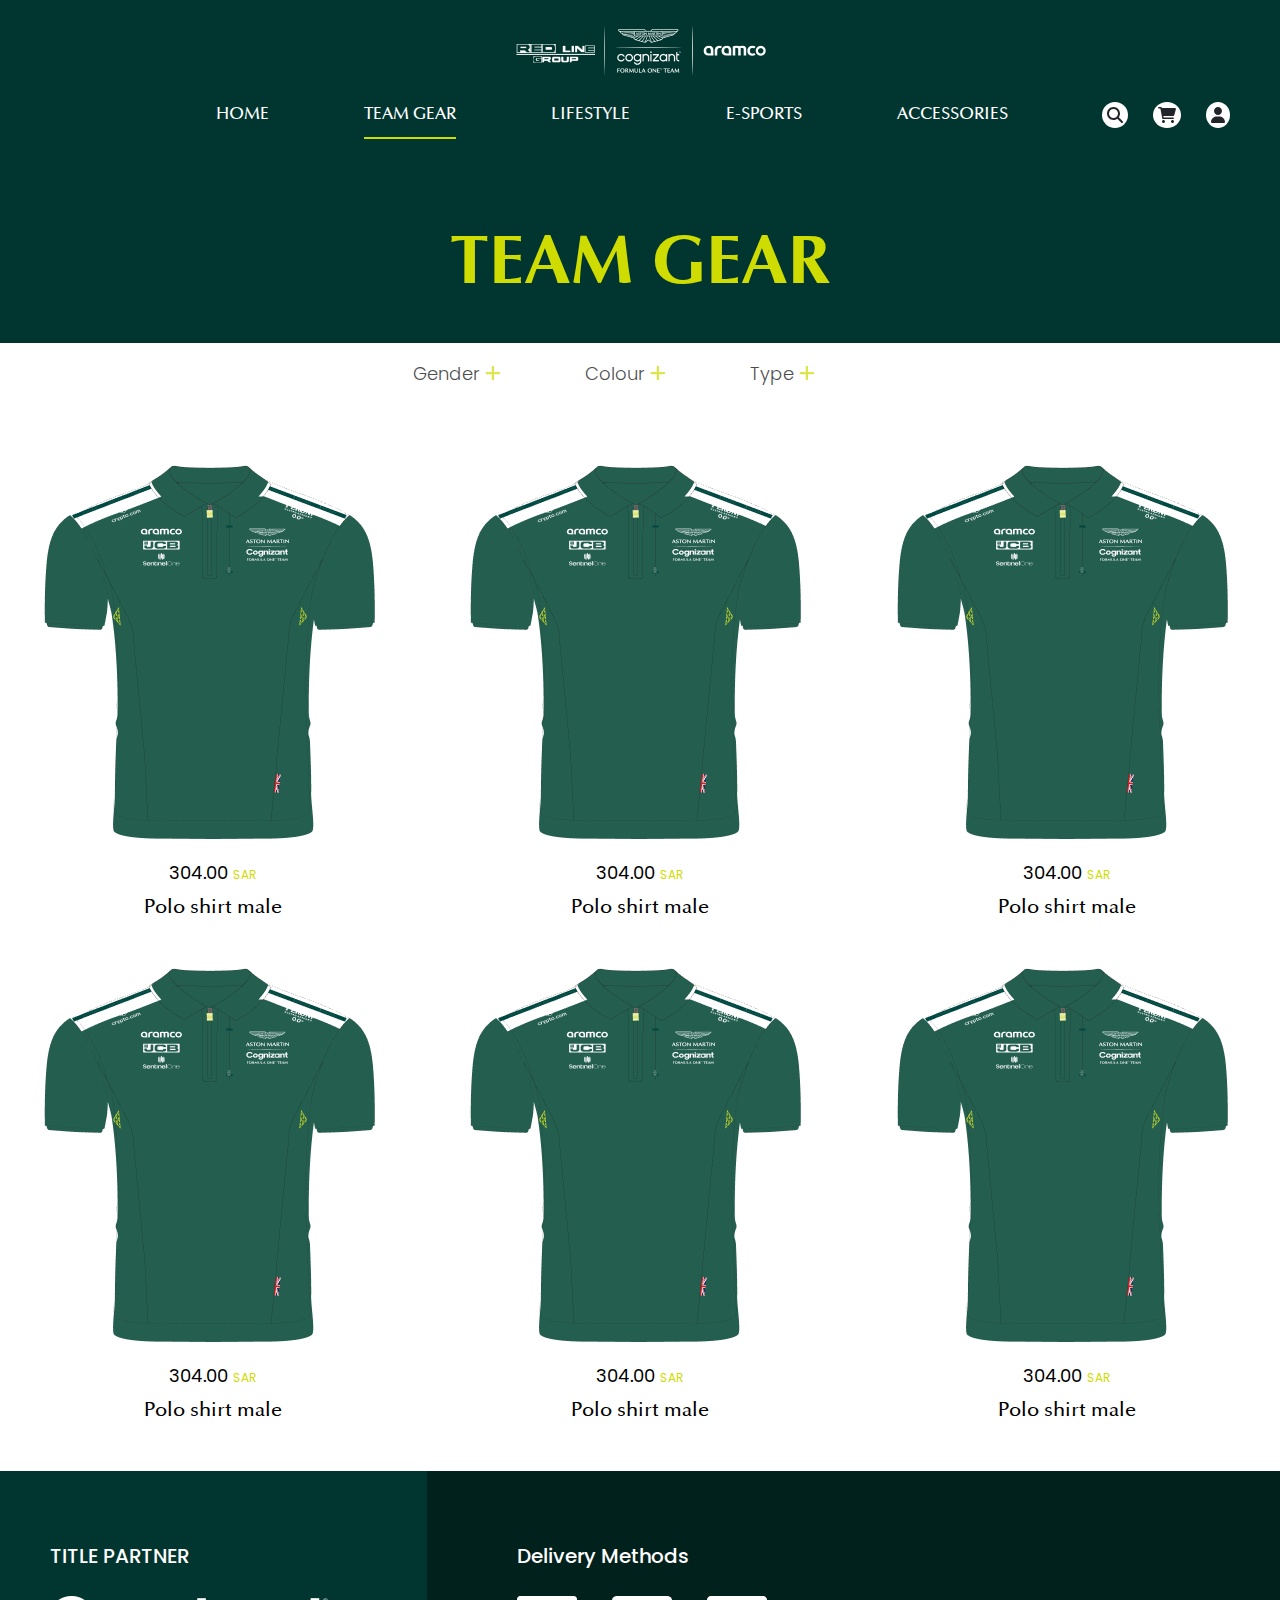
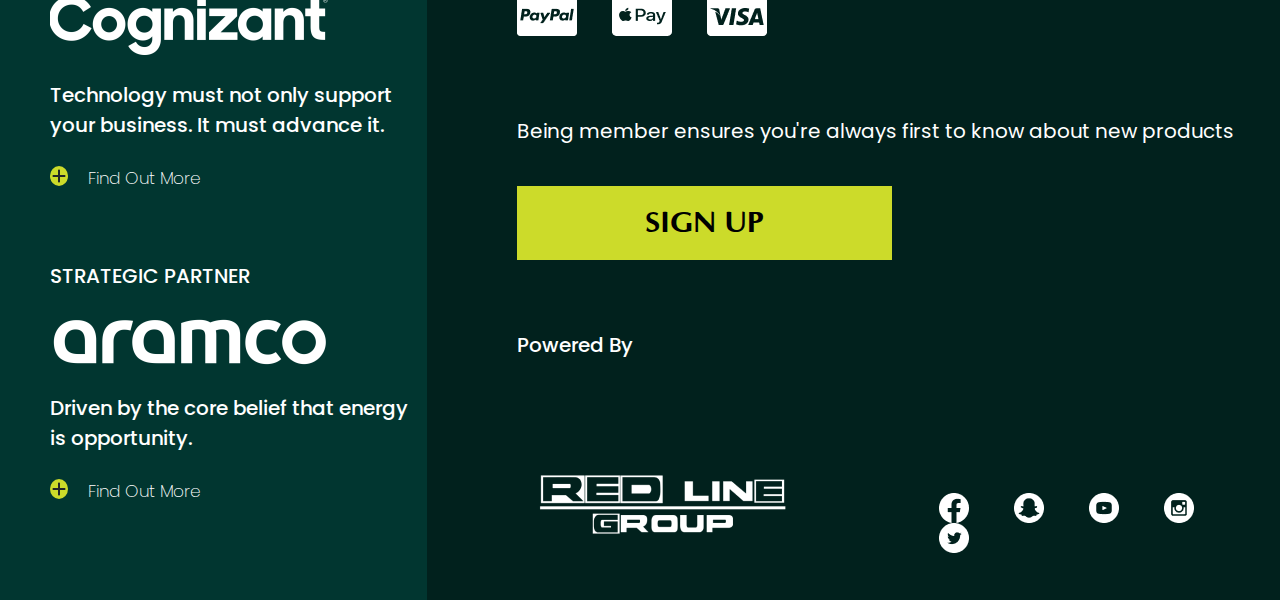
==== team-gear.html @ 5669b403 "." ====
<!DOCTYPE html>
<html lang="en">
<head>
    <meta charset="UTF-8">
    <meta http-equiv="X-UA-Compatible" content="IE=edge">
    <meta name="viewport" content="width=device-width, initial-scale=1.0">
    <title>Home</title>
    <link href="https://fonts.googleapis.com/css2?family=Poppins:wght@100;200;300;400;500&display=swap" rel="stylesheet">
    <link rel="stylesheet"href="https://cdn.jsdelivr.net/npm/swiper/swiper-bundle.min.css"/>
    <link rel="stylesheet" href="css/bootstrap.min.css">
    <link rel="stylesheet" href="css/all.min.css">
    <link rel="stylesheet" href="css/style.css">
</head>
<body>


    <nav>
        <div class="logo">
            <img src="/images/aston martin aramco redline logos in white 1 .png" alt="">
        </div>
        <div class="features">
            <div></div>
            <div class="list">
                <ul>
                    <li >HOME</li>
                    <li class="active">TEAM GEAR</li>
                    <li>LIFESTYLE</li>
                    <li>E-SPORTS</li>
                    <li>ACCESSORIES</li>

                </ul>
            </div>

            <div class="shoping">
                <i class="fa-solid fa-magnifying-glass"></i>
                <i class="fa-solid fa-cart-shopping"></i>
                <i class="fa-solid fa-user"></i>
            </div>
        </div>

        <h2>TEAM GEAR</h2>

    </nav>

    <div class="filterBar">
        <ul>
            <li>Gender <i class="fa-solid fa-plus"></i></li>
        <li>Colour <i class="fa-solid fa-plus"></i></li>
        <li>Type <i class="fa-solid fa-plus"></i> </li>
        </ul>

    </div>

    <section class="items">
        <div class="row">
            <div class="col-md-4">
                <div class="one">
                    <img src="/images/Photo.png" alt="">
                    <h6>304.00 <span>SAR</span></h6>
                    <h5>Polo shirt male</h5>
                </div>
            </div>

            <div class="col-md-4">
                <div class="one">
                    <img src="/images/Photo.png" alt="">
                    <h6>304.00 <span>SAR</span></h6>
                    <h5>Polo shirt male</h5>
                </div>
            </div>

            <div class="col-md-4">
                <div class="one">
                    <img src="/images/Photo.png" alt="">
                    <h6>304.00 <span>SAR</span></h6>
                    <h5>Polo shirt male</h5>
                </div>
            </div>

            <div class="col-md-4">
                <div class="one">
                    <img src="/images/Photo.png" alt="">
                    <h6>304.00 <span>SAR</span></h6>
                    <h5>Polo shirt male</h5>
                </div>
            </div>

            <div class="col-md-4">
                <div class="one">
                    <img src="/images/Photo.png" alt="">
                    <h6>304.00 <span>SAR</span></h6>
                    <h5>Polo shirt male</h5>
                </div>
            </div>

            <div class="col-md-4">
                <div class="one">
                    <img src="/images/Photo.png" alt="">
                    <h6>304.00 <span>SAR</span></h6>
                    <h5>Polo shirt male</h5>
                </div>
            </div>
        </div>
    </section>
    

    <footer>
        <div class="row">
            <div class="col-md-4">
                <h4>TITLE PARTNER</h4>
                <img src="/images/image 27.png" alt="">
                <p>Technology must not only support your business. It must advance it.</p>
                <i class="fa-solid fa-plus"></i> <span>Find Out More</span>

                <h4>STRATEGIC PARTNER</h4>
                <img src="/images/image 28.png" alt="">
                <p>Driven by the core belief that energy is opportunity.</p>
                <i class="fa-solid fa-plus"></i> <span>Find Out More</span>

            </div>

            <div class="col-md-8">
                <h6>Delivery Methods</h6>
                <div class="payment">
                    <img src="/images/Vector (7).png" alt="">
                <img src="/images/Vector (8).png" alt="">
                <img src="/images/Vector (9).png" alt="">
                </div>
                <p>Being member ensures you're always first to know about new products</p>
                <button>SIGN UP</button>
                <h6>Powered By</h6>

               <div class="powered d-flex">
                
                <img src="/images/aston martin aramco redline logos in white 1 (3).png" alt="">
            
                <div class="social">
                    <img src="/images/Vector (10).png" alt="">
                <img src="/images/Vector (11).png" alt="">
                <img src="/images/Vector (12).png" alt="">
                <img src="/images/Vector (13).png" alt="">
                <img src="/images/Vector (14).png" alt="">
                </div>

               </div>
            </div>
        </div>
    </footer>


    <script src="js/jquery-3.5.1.js"></script>
    <script src="js/popper.min.js"></script>
    <script src="js/bootstrap.min.js"></script>
    <script src="js/all.min.js"></script>
    <script src="https://cdn.jsdelivr.net/npm/swiper/swiper-bundle.min.js"></script>

    <script src="js/main.js"></script>
</body>
</html>
---- css/style.css ----
@font-face {
  font-family: "Optima Italic";
  font-style: normal;
  font-weight: normal;
  src: local("Optima Italic"), url("../fonts/Optima_Italic.woff") format("woff");
}

@font-face {
  font-family: "Optima Medium";
  font-style: normal;
  font-weight: normal;
  src: local("Optima Medium"), url("../fonts/Optima Medium.woff") format("woff");
}

@font-face {
  font-family: "Optima Bold";
  /* font-style: normal; */
  font-weight: normal;
  src: local("Optima Bold"), url("../fonts/OPTIMA_B.woff") format("woff");
}

.row {
  margin: 0;
}
.welcomeSection {
  background-image: url("../images/ezgif.com-gif-maker.gif");
  background-position: center;
  background-size: cover;
  height: 100vh;
}

nav {
  background-color: #013630;
  text-align: center;
}

nav .logo img {
  margin: 15px 0px 18px 0;
}
nav .features {
  display: flex;
  justify-content: space-between;
}

nav .list ul{
  margin-bottom: 0px;
}
nav .list ul li {
  list-style: none;
  display: inline-block;
  margin-left: 90px;
  padding-bottom: 15px;

  font-family: "Optima Medium";
  font-style: normal;
  font-weight: 550;
  font-size: 17px;
  line-height: 16px;
  /* identical to box height */

  color: #ffffff;
}

nav .list .active{
  border-bottom: 2px solid #CEDC01;
}

nav .features .shoping {
margin-right: 30px;
}

nav .features .shoping svg {
  margin-right: 20px;
  background-color: #fff;
  border-radius: 50%;
  padding: 5px;
}

nav h2{
  font-family: 'Optima bold';
font-style: normal;
font-weight: 550;
font-size: 70px;
line-height: 64px;
padding: 90px  0 50px;

color: #CEDC01;
}

.welcomeSection .caption {
  display: flex;
  align-content: flex-end;
  margin-left: 70px;
}

.welcomeSection .caption h4 {
  font-family: "Optima Bold";
  font-style: normal;
  font-weight: 550;
  font-size: 70px;
  line-height: 64px;

  color: #ffffff;
}

.welcomeSection .caption h4 span {
  color: #ccdb2a;
}

.sliderSec {
  height: 100vh;
}

.sliderSec .swiper {
  width: 100%;
  height: 100%;
}

.sliderSec .swiper-slide {
  text-align: center;
  font-size: 18px;
  background: #fff;

  /* Center slide text vertically */
  display: -webkit-box;
  display: -ms-flexbox;
  display: -webkit-flex;
  display: flex;
  -webkit-box-pack: center;
  -ms-flex-pack: center;
  -webkit-justify-content: center;
  justify-content: center;
  -webkit-box-align: center;
  -ms-flex-align: center;
  -webkit-align-items: center;
  align-items: center;
}

.sliderSec .s1 {
  background-image: url("../images/image 13.png");
  /* height: 100vh; */
  background-position: center;
  background-size: cover;
  /* display: block;
    width: 100%;
    height: 100%;
    object-fit: cover; */
}

.sliderSec .swiper-button-next:after {
  content: "";
}

.sliderSec .swiper-button-prev:after {
  content: "";
}

.sliderSec .swiper-button-next {
  background: rgba(255, 255, 255, 0.6);
  border-radius: 50%;
  width: 60px;
  margin-right: 20px !important;
  height: 60px;
}

.sliderSec .swiper-button-prev {
  background: rgba(255, 255, 255, 0.6);
  border-radius: 50%;
  width: 64px;
  margin-left: 20px !important;

  height: 64px;
}




.sections .img{
    height: 100vh;
width: 25% ;
position: relative;
overflow: hidden;

}
.sections img{
    height: 100vh;
/* width: 130% ; */
/* height: 100%; */
    width: 100%;
    -o-object-fit: cover;
    object-fit: cover;
    position: relative;
}



.sections .img:hover{
   width: 30%;
   transition: 0.8s;
}



.sections .caption{
    position: absolute;
    top: 90%;
    /* left: 12%; */
    text-align: center;
    margin: auto;
    width: 100%;
    
    
}

.sections .caption h4{
    font-family: 'Optima bold';
    font-style: normal;
    font-weight: 700;
    font-size: 50px;
    line-height: 57px;
    
    color: #FFFFFF;
}

.sections .caption p{
    
font-family: 'Poppins';
font-style: normal;
font-weight: 400;
font-size: 25px;
line-height: 38px;
text-align: center;

color: #FFFFFF;
}

.sections .caption button{
    
    font-family: 'Poppins';
font-style: normal;
font-weight: 600;
font-size: 25px;
line-height: 38px;
/* identical to box height */
padding: 15px 105px;
background: #CEDC01;
border: none;
color: #000000;

}

.sections .caption .wilHeddin{
    display: none;
}
  
.sections .img:hover .caption{
    display: block;
    color: #01211d;
/* left:12%; */
    top: 70%;
    transition: 0.8s;
/* 
    position: absolute;
    top: 70%;
    background-color: #000000; */
 }

 .sections .img:hover .wilHeddin{
    display: block;
    transition: 0.8s !important;

}

.servies {
  margin: 150px 0;
}
.servies .customcontainer {
  padding: 0 68px;
}

.servies .one {
  padding: 63px 45px;
  background: #013630;
  border-radius: 4px;
  text-align: center;
}

.servies .one h3 {
  margin-top: 17px;
  font-family: "Optima Medium";
  font-style: normal;
  font-weight: 700;
  font-size: 20px;
  line-height: 23px;
  /* identical to box height */

  text-align: center;

  color: #ffffff;
}

.servies .one p {
  margin: 45px 0;
  font-family: "Poppins";
  font-style: normal;
  font-weight: 200;
  font-size: 18px;
  line-height: 27px;
  text-align: center;

  color: #ffffff;
}

.servies .one button {
  background: rgba(206, 220, 1, 0.8);
  border: none;
  padding: 17px 67px;
  font-family: "Optima Bold";
  font-style: normal;
  font-weight: 700;
  font-size: 20px;
  line-height: 23px;
  /* identical to box height */

  text-align: center;

  color: #ffffff;
}

footer .col-md-4 {
  background: #013630;
  padding-left: 50px;
  padding-bottom: 70px;
}

footer .col-md-4 h4 {
  font-family: "Poppins";
  font-style: normal;
  font-weight: 500;
  font-size: 20px;
  line-height: 30px;
  /* identical to box height */

  margin: 70px 0 25px 0;
  color: #ffffff;
}

footer .col-md-4 p {
  font-family: "Poppins";
  font-style: normal;
  font-weight: 500;
  font-size: 20px;
  line-height: 30px;
  color: #ffffff;
  margin: 25px 0;
}

footer .col-md-4 svg {
  background: #ccdb2a;
  border-radius: 50%;
  padding: 2px;
  margin-right: 15px;
}

footer .col-md-4 span {
  font-family: "Poppins";
  font-style: normal;
  font-weight: 200;
  font-size: 17px;
  line-height: 26px;

  color: #ffffff;
}

footer .col-md-8 {
  background: #01211d;
  padding-left: 90px;
}

footer .col-md-8 h6 {
  font-family: "Poppins";
  font-style: normal;
  font-weight: 500;
  font-size: 20px;
  line-height: 30px;
  /* identical to box height */
  margin: 70px 0 25px;

  color: #ffffff;
}

footer .col-md-8 .payment img{
margin-right: 30px;
}

footer .col-md-8 p {
  font-family: "Poppins";
  font-style: normal;
  font-weight: 400;
  font-size: 20px;
  line-height: 30px;

  color: #ffffff;
  margin: 80px 0 40px;
}

footer .col-md-8 button {
  font-family: "Optima Bold";
  font-style: normal;
  font-weight: 700;
  font-size: 30px;
  line-height: 34px;

  color: #000000;
  padding: 20px 128px;
  border: none;
  background: #ccdb2a;
}

footer .col-md-8 .social {
  margin-block-start: 108px !important;
  margin-left: 135px;
}

footer .col-md-8 .social img {
  margin-right: 40px !important;
}



.filterBar{
  margin-bottom: 80px;
}

.filterBar ul{
  display: flex;
  justify-content: center;
  margin-top: 20px;
  

}


.filterBar ul li{
 list-style: none;
 margin-right: 84px;
 font-family: 'Poppins';
font-style: normal;
font-weight: 300;
font-size: 18px;
line-height: 22px;
/* identical to box height */


color: #000000;

opacity: 0.7;
  

}

.filterBar ul li svg{
 color: #CEDC01

   
 
 }


 .items .one{
  text-align: center;
  margin-bottom: 50px;
 }

 .items .one h6{
 font-family: 'Poppins';
font-style: normal;
font-weight: 400;
font-size: 18px;
line-height: 27px;
/* identical to box height */
margin-top: 20px;

color: #000000;
 }

 .items .one span{
  font-family: 'Poppins';
 font-style: normal;
 font-weight: 400;
 font-size: 12px;
 line-height: 27px;
 /* identical to box height */
 
 
 color: #CEDC01;
  }

  .items .one h5{
    font-family: 'Optima Medium';
    font-style: normal;
    font-weight: 400;
    font-size: 20px;
    line-height: 22px;
    
    color: #000000;
    }
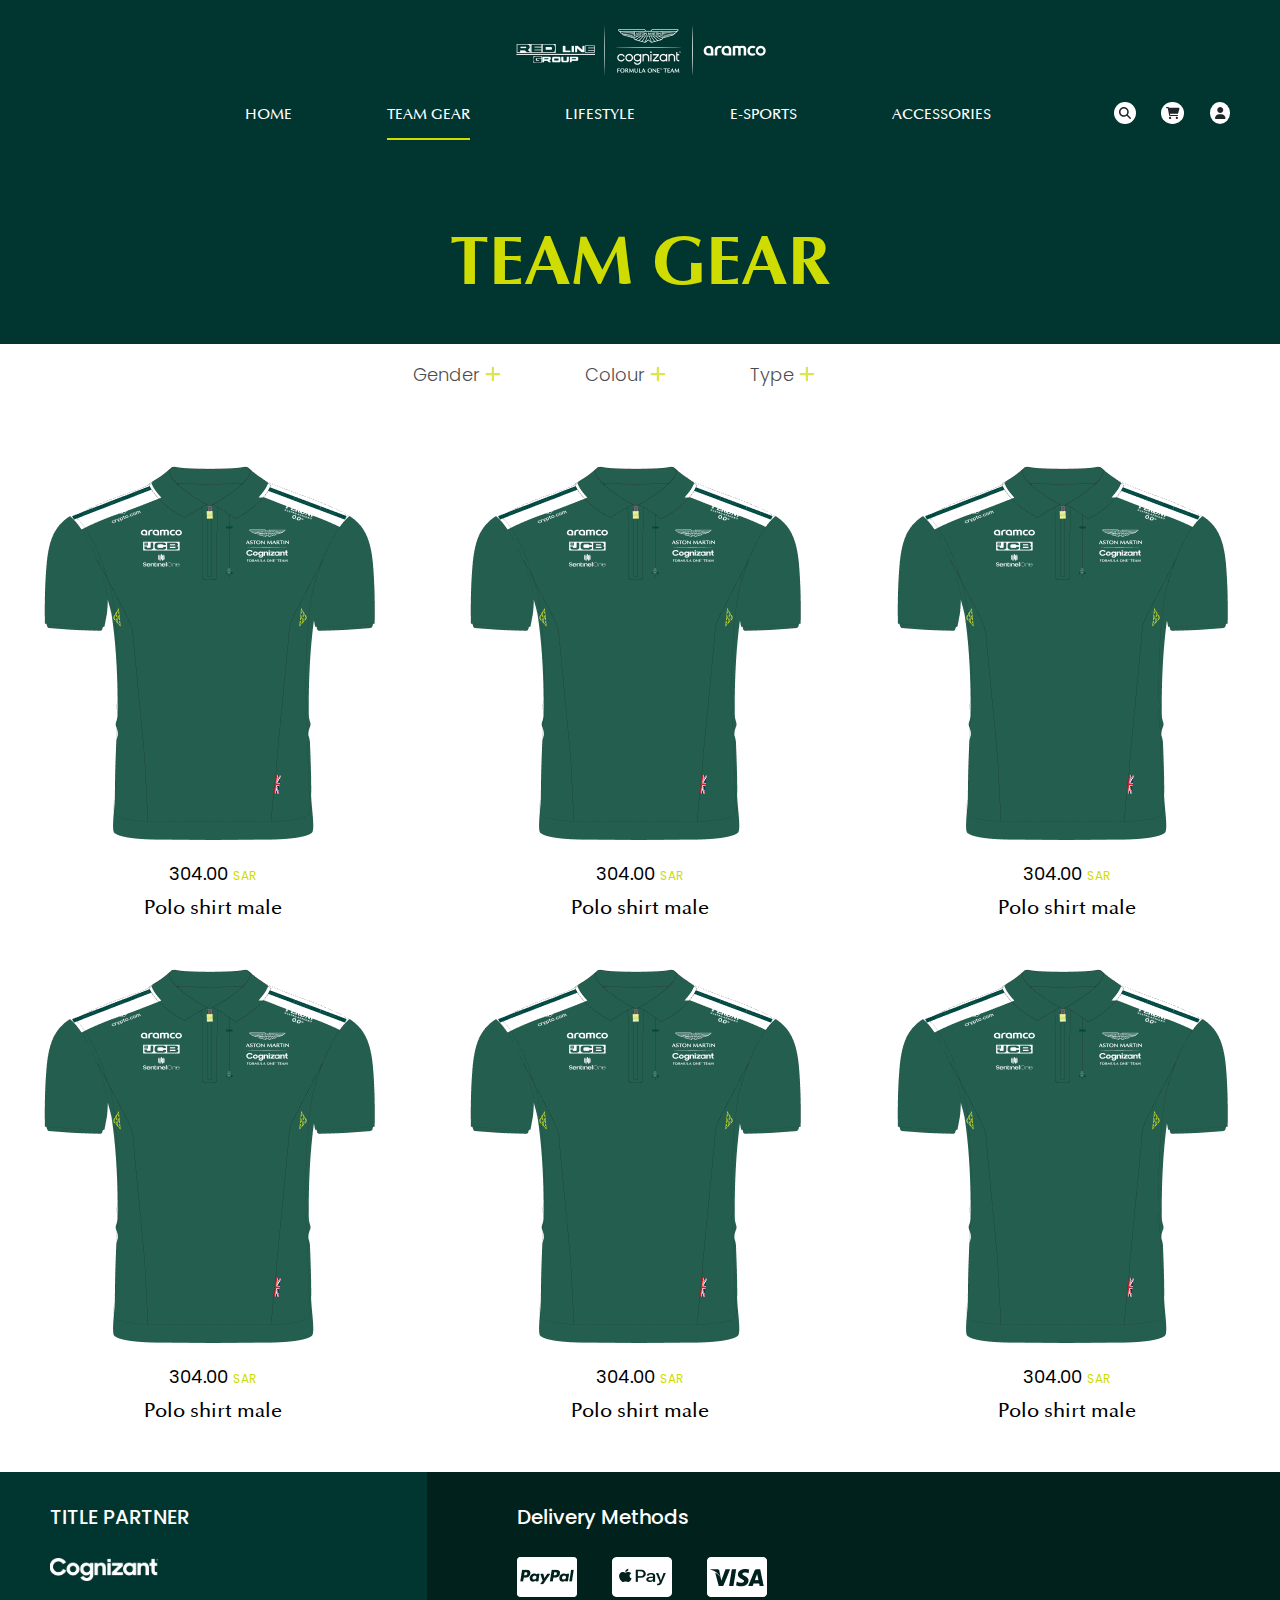
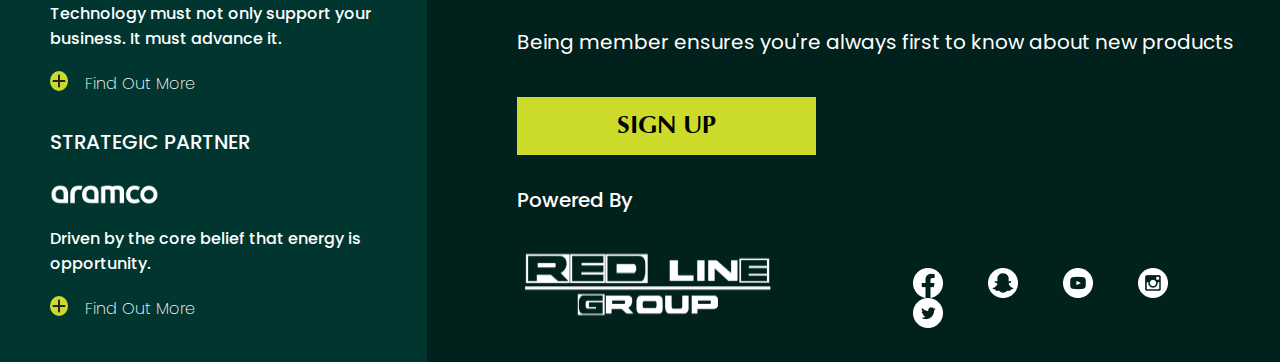
==== commit 2003bf96: "." ====
--- a/team-gear.html
+++ b/team-gear.html
@@ -132,7 +132,7 @@
 
                <div class="powered d-flex">
                 
-                <img src="/images/aston martin aramco redline logos in white 1 (3).png" alt="">
+                <img src="/images/aston martin aramco redline logos in white 1 (4).png" alt="">
             
                 <div class="social">
                     <img src="/images/Vector (10).png" alt="">
--- a/css/style.css
+++ b/css/style.css
@@ -256,13 +256,9 @@
 .sections .img:hover .caption{
     display: block;
     color: #01211d;
-/* left:12%; */
     top: 70%;
     transition: 0.8s;
-/* 
-    position: absolute;
-    top: 70%;
-    background-color: #000000; */
+
  }
 
  .sections .img:hover .wilHeddin{
@@ -326,6 +322,7 @@
 
   color: #ffffff;
 }
+
 
 footer .col-md-4 {
   background: #013630;
@@ -504,4 +501,111 @@
     line-height: 22px;
     
     color: #000000;
+    }
+
+
+    @media all and (min-width: 1200px) and (max-width: 1440px) {
+      nav .list ul li {
+        font-size: 15px;
+      }
+
+      nav .features .shoping svg {
+        font-size: 12px;
+      }
+
+      .welcomeSection .caption h4 {
+        font-size: 60px;
+        line-height: 50px;
+      }
+
+      
+.sections .caption h4{
+  font-size: 40px;  
+}
+
+.sections .caption p{
+font-size: 22px;
+}
+
+.sections .caption button{
+font-size: 20px;
+}
+
+.sections .img:hover .caption{
+  top: 65%;
+}
+
+.servies .one p {
+  font-size: 17px;
+}
+
+
+footer .col-md-4 {
+  padding-bottom: 40px;
+}
+
+footer .col-md-4 h4 {
+  font-size: 20px;
+  line-height: 30px;
+  margin: 30px 0 25px 0;
+}
+
+footer .col-md-4 p {
+
+  font-size: 16px;
+  line-height: 25px;
+  margin: 20px 0;
+}
+
+footer .col-md-4 img{
+  width: 30%;
+}
+
+footer .col-md-4 svg {
+  padding: 2px;
+  margin-right: 12px;
+}
+
+footer .col-md-4 span {
+  font-size: 16px;
+  line-height: 26px;
+}
+
+footer .col-md-8 {
+  padding-left: 90px;
+}
+
+footer .col-md-8 h6 {
+  font-size: 20px;
+  line-height: 30px;
+  margin: 30px 0 25px;
+}
+
+footer .col-md-8 .payment img{
+margin-right: 30px;
+}
+
+footer .col-md-8 p {
+  font-size: 20px;
+  line-height: 30px;
+  margin: 30px 0 40px;
+}
+
+footer .col-md-8 button {
+  font-size: 25px;
+  line-height: 34px;
+  padding: 12px 100px;
+}
+
+footer .col-md-8 .social {
+  margin-block-start: 28px !important;
+  margin-left: 135px;
+}
+
+footer .col-md-8 .social img {
+  margin-right: 40px !important;
+}
+
+
+
     }